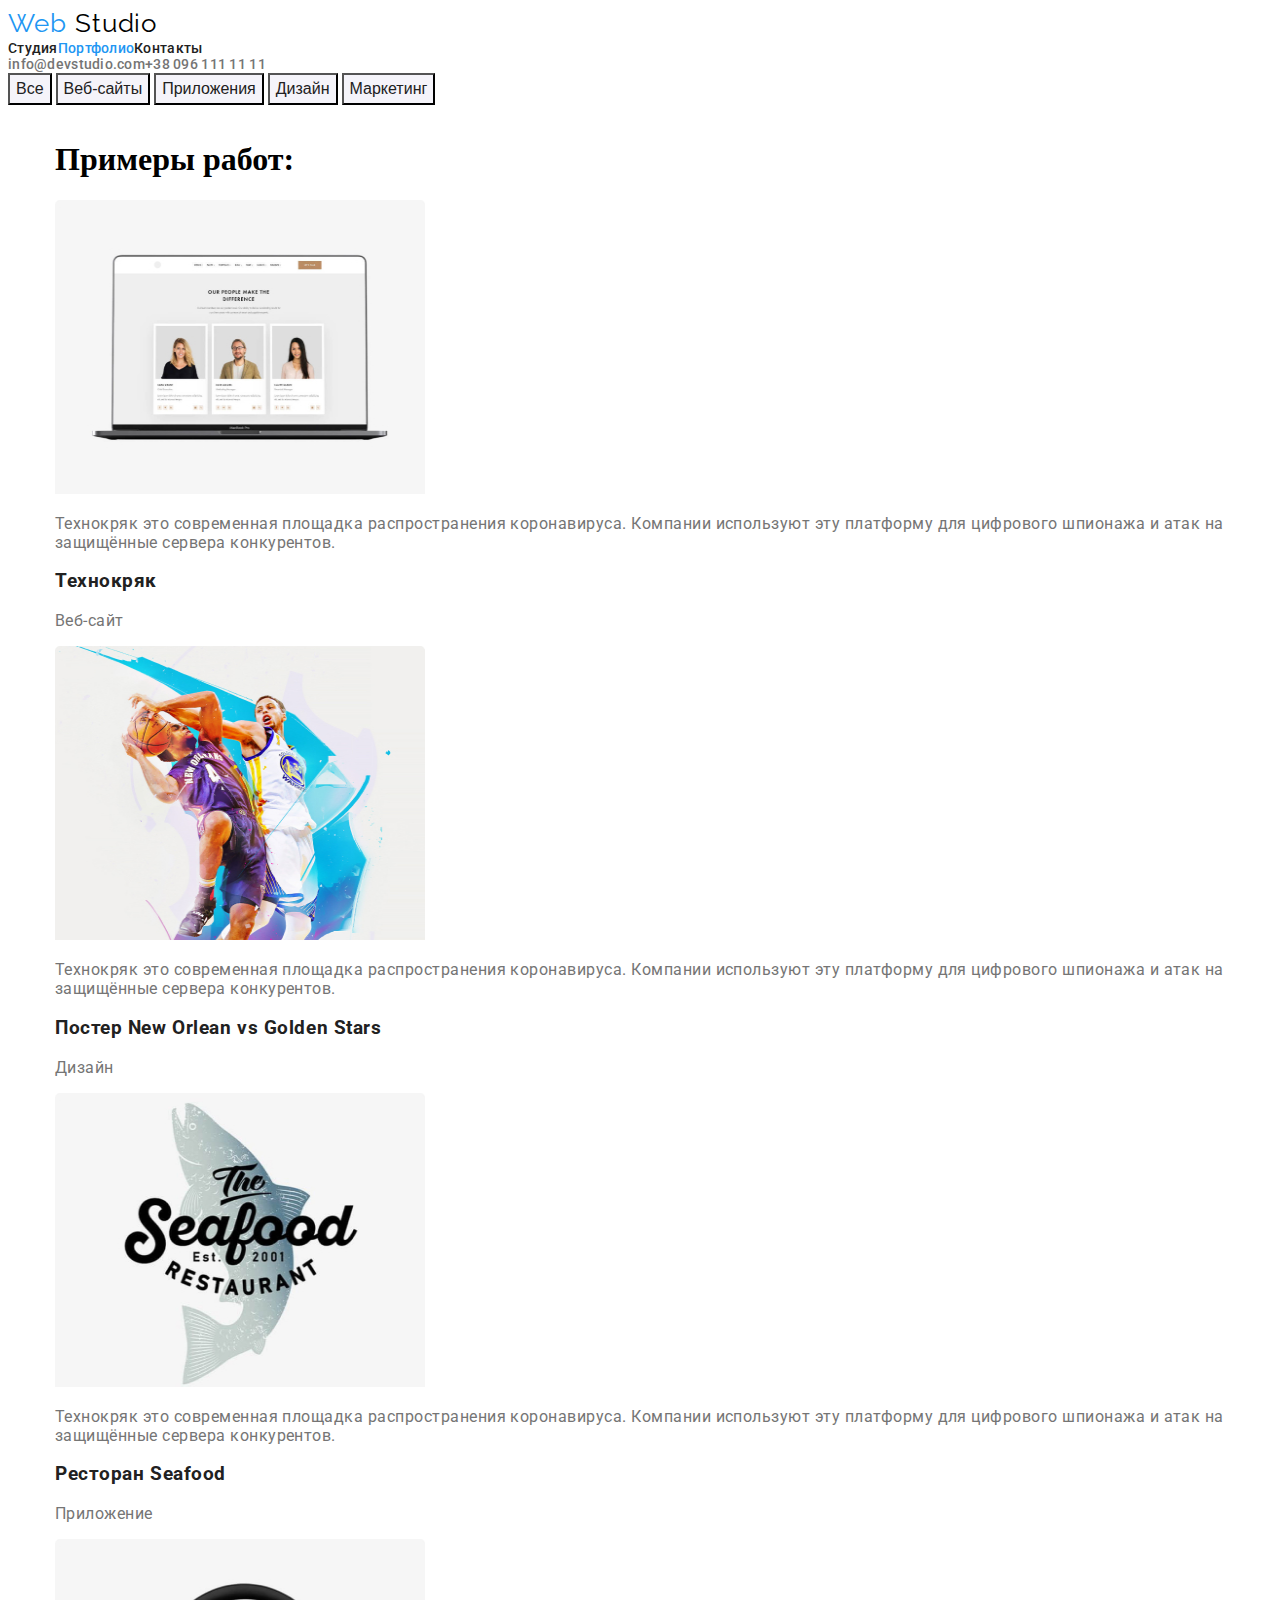
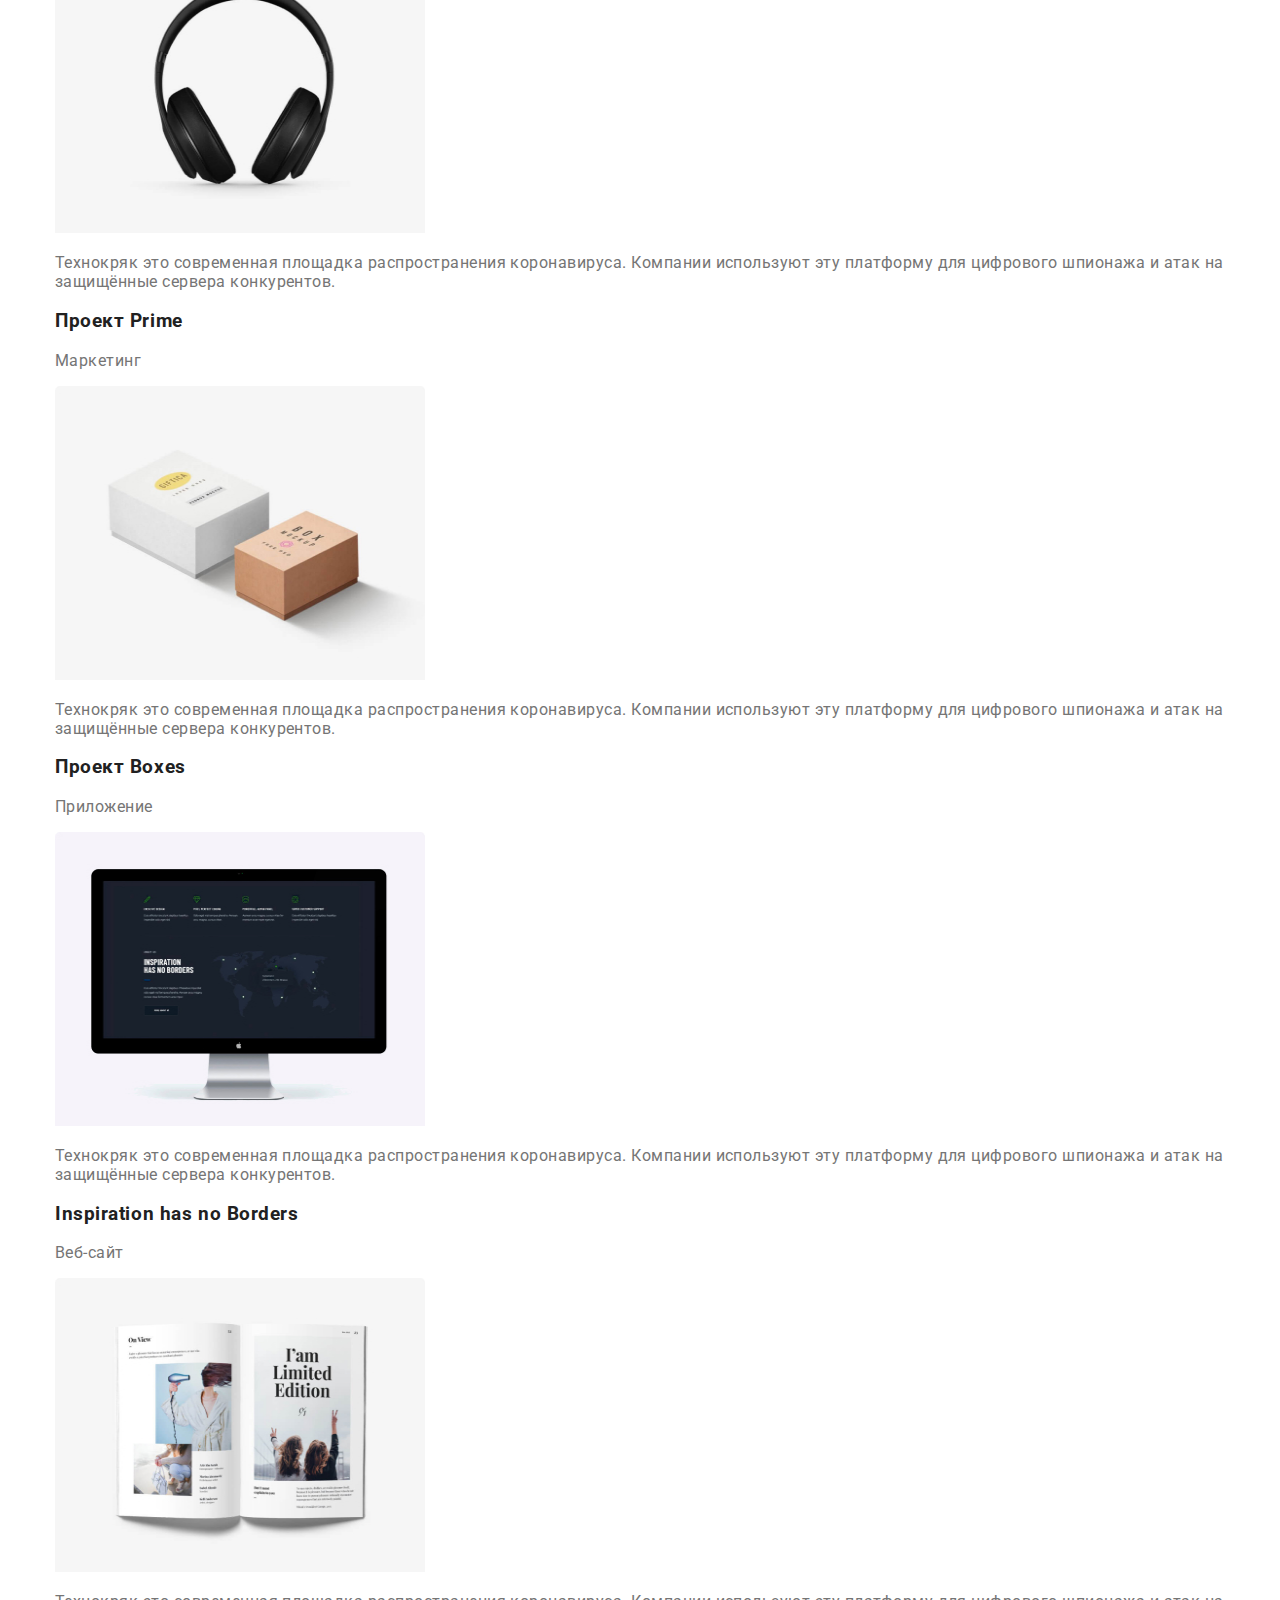
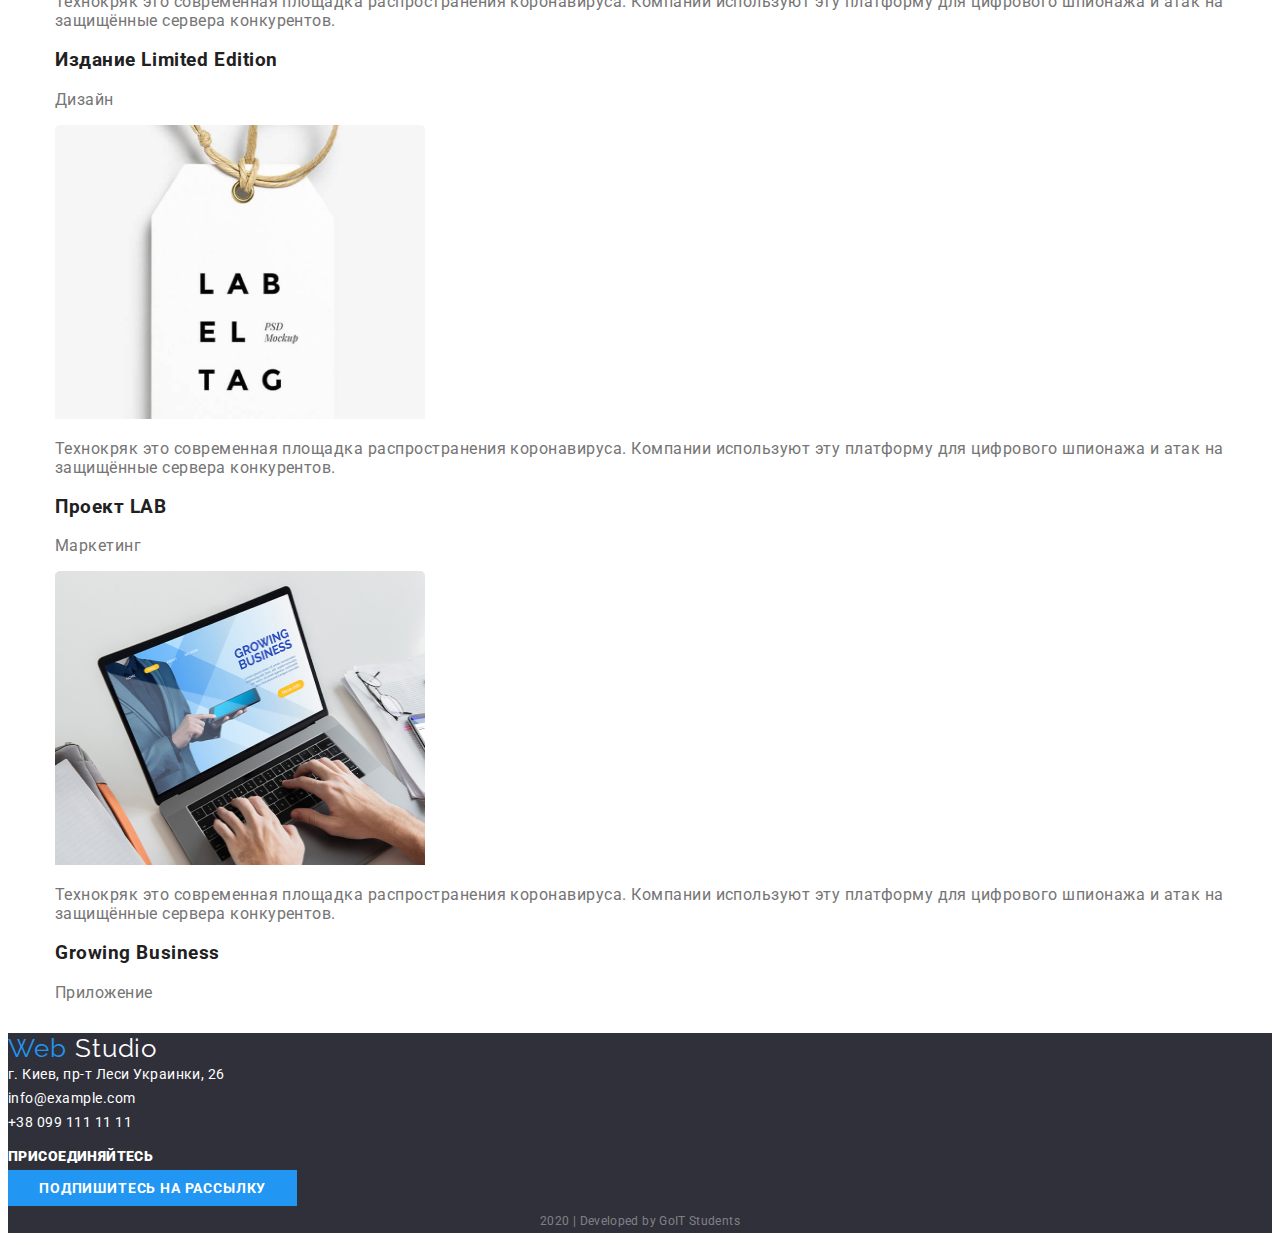
==== portfolio.html @ eb558d36 "Добавляет блоки" ====
<!DOCTYPE html>
<html lang="ru">
  <head>
    <meta charset="UTF-8" />
    <meta name="viewport" content="width=device-width, initial-scale=1.0" />
    <title>Portfolio</title>

    <link rel="stylesheet" href="./css/styles.css">

    <link href="https://fonts.googleapis.com/css2?family=Raleway:wght@700&family=Roboto:wght@400;500;700;900&display=swap" rel="stylesheet">  
  
  </head>
  <body>
   <header>
     <nav>
       <a href="./index.html"> 
        <span lang="en" class="logo">
          <div class="logo-left">
            Web 
          </div>
          <div class="logo-right">
            Studio</div>
          
        </span>
     </a>

     <ul class="site-nav list">
       <li><a href="./index.html" class="link">Студия</a></li> 
       <li><a href="./portfolio.html" class="link current">Портфолио</a></li>
       <li><a href="" class="link">Контакты</a></li>
      </ul>

     <ul class="auth-nav list"> 
       <li>info@devstudio.com</li>
       <li>+38 096 111 11 11</li>
     </ul>
    </nav>


   </header>

   <main>

<div>
  <button type="button" class="examples-button">Все</button>
  <button type="button" class="examples-button">Веб-сайты</button>
  <button type="button" class="examples-button">Приложения</button>
  <button type="button" class="examples-button">Дизайн</button>
  <button type="button" class="examples-button">Маркетинг</button>
</div>

     
  
<div class="container-potfolio">
  <section>
    <h1>Примеры работ:</h1>

    
    <ul class="product-photo">
      
     <li class="pruduct-item">
       <a href="">
        <img src="./images/tech-cr.jpg" alt="" width="370" height="294">
        <p>Технокряк это современная площадка распространения коронавируса. Компании используют эту платформу для цифрового шпионажа и атак на защищённые сервера конкурентов.</p>
        <h3>Технокряк</h3>
        <p>Веб-сайт</p>
       </a>
     </li>
     <li class="pruduct-item">
       <a href="">
          <img src="./images/poster.jpg" alt="" width="370" height="294">
        <p>Технокряк это современная площадка распространения коронавируса. Компании используют эту платформу для цифрового шпионажа и атак на защищённые сервера конкурентов.</p>
       <h3>Постер New Orlean vs Golden Stars</h3>
       <p>Дизайн</p>
      </a>
     </li>
     <li class="pruduct-item">
      <a href="">
         <img src="./images/seafood.jpg" alt="" width="370" height="294">
         <p>Технокряк это современная площадка распространения коронавируса. Компании используют эту платформу для цифрового шпионажа и атак на защищённые сервера конкурентов.</p>
       <h3>Ресторан Seafood</h3>
       <p>Приложение</p>
      </a>
     </li>
     <li class="pruduct-item">
      <a href="">
        <img src="./images/prime.jpg" alt="" width="370" height="294">
        <p>Технокряк это современная площадка распространения коронавируса. Компании используют эту платформу для цифрового шпионажа и атак на защищённые сервера конкурентов.</p>
       <h3>Проект Prime</h3>
       <p>Маркетинг</p>
      </a>
     </li>
     <li class="pruduct-item">
      <a href="">
        <img src="./images/boxes.jpg" alt="" width="370" height="294">
        <p>Технокряк это современная площадка распространения коронавируса. Компании используют эту платформу для цифрового шпионажа и атак на защищённые сервера конкурентов.</p>
        <h3>Проект Boxes</h3>
        <p>Приложение</p>
      </a>
      </li>
      <li class="pruduct-item">
        <a href="">
        <img src="./images/Inspiration.jpg" alt="" width="370" height="294">
        <p>Технокряк это современная площадка распространения коронавируса. Компании используют эту платформу для цифрового шпионажа и атак на защищённые сервера конкурентов.</p>
        <h3>Inspiration has no Borders</h3>
        <p>Веб-сайт</p>
      </a>
      </li>
      
      <li class="pruduct-item">
        <a href="">
        <img src="./images/Limited-Edition.jpg" alt="" width="370" height="294">
        <p>Технокряк это современная площадка распространения коронавируса. Компании используют эту платформу для цифрового шпионажа и атак на защищённые сервера конкурентов.</p>
        <h3>Издание Limited Edition</h3>
        <p>Дизайн</p>
      </a>
      </li>
      <li class="pruduct-item">
        <a href="">
        <img src="./images/lab.jpg" alt="" width="370" height="294">
        <p>Технокряк это современная площадка распространения коронавируса. Компании используют эту платформу для цифрового шпионажа и атак на защищённые сервера конкурентов.</p>
        <h3>Проект LAB</h3>
        <p>Маркетинг</p>
      </a>
      </li>
      <li class="pruduct-item">
        <a href="">
        <img src="./images/business.jpg" alt="" width="370" height="294">
        <p>Технокряк это современная площадка распространения коронавируса. Компании используют эту платформу для цифрового шпионажа и атак на защищённые сервера конкурентов.</p>
        <h3>Growing Business</h3>
        <p>Приложение</p>
      </a>
      </li>
    </ul>
  </section>
</div>

</main>

<footer class="footer">
  <a href="./index.html"> 
    <span lang="en" class="logo">
      <div class="logo-left">
        Web 
      </div>
      <div class="logo-right">
        Studio</div>
      
    </span>
 </a>

  <address>
    г. Киев, пр-т Леси Украинки, 26 <br>
    info@example.com <br>
    +38 099 111 11 11
   </address>

   <p> <b>присоединяйтесь</b></p>
   <ul  class="personal-links">
    <li><a href="" aria-label="Instagram"></a></li>
    <li><a href="" aria-label="Twitter"></a></li>
    <li><a href="" aria-label="Facebook"></a></li>
    <li><a href="" aria-label="LinkedIn"></a></li>
    </ul>

    <a href="" class="button">Подпишитесь на рассылку</a>

   <p class="developed"> 2020 | Developed by GoIT Students </p>


</footer>


</body>
</html>
---- css/styles.css ----
html {
    margin: 0;
    padding: 0;
    box-sizing: border-box;
} 
*, *::before, *::after {
    box-sizing: inherit;
} 


:root {
    --primary-text-color: #FFFFFF;
    --title-text-color-h: #212121;
    --title-text-color: #757575;
    --accent-color: #2196f3;
 }


header a {color: var(--title-text-color-h)}

.container {

width: 1200px;
padding: 32px 15px;
margin: 0;

outline: 2px tomato;
background-color: wheat;}



body p {
    background-color: var(--primary-text-color);
    color: var(--title-text-color);
    font-family: Roboto, sans-serif;
    letter-spacing: 0.03em;
    
}

body h2 {
       color: var(--title-text-color-h);
       font-family: Roboto, sans-serif;
       letter-spacing: 0.03em;
       font-weight: 900;
       font-size: 36px;
       line-height: 42px;
       text-align: center;
       
}

body h3 {
    color: var(--title-text-color-h);
    font-family: Roboto, sans-serif;
    letter-spacing: 0.03em;
}

h1 {
    /* display: inline-block;
    margin: 0 0 46px 0;
    padding: 200px 0px 0px 0px;
    width: 646px;
    height: 104px;

    font-family: Roboto, sans-serif;
    letter-spacing: 0.06em;
    text-transform: uppercase;
    font-size: 1.0em;
    font-weight: 900; */
}



ul {
    margin: 0;
    padding-left: 0;
    
    
    list-style: none;
    font-family: Roboto, sans-serif;
    letter-spacing: 0.03em;
}

a {
text-decoration: none;
}
.nav{
    display: flex;
    text-align: center;
    justify-content: space-between;
    align-content: center;
}


.logo {
    display: flex;
    font-family: Raleway, sans-serif;
    letter-spacing: 0.03em;
    font-weight: 400;
     font-size: 26px;

}

.logo-left {
    padding-right: 9px;
    color: var(--accent-color);
}

.logo-right {
        color: #000000;}

.site-nav  {
    display: flex;
    

}
 
.site-nav-item:not(:last-child) {
padding-right: 50px;
}
.site-nav .link {
     color: var(--title-text-color-h);
     letter-spacing: 0.02em;
     font-weight: 500;
     font-size: 14px;
     line-height: 1.14;
         }
.site-nav .link:hover {color: var(--accent-color);}
.site-nav .link:focus {color: var(--accent-color);}

.site-nav .link.current {color: var(--accent-color)}

.auth-nav{
    display: flex;

    color: var(--title-text-color);
    letter-spacing: 0.02em;
     font-weight: 500;
     font-size: 14px;
     line-height: 1.14;

     /* background-color: yellowgreen;
    outline: 2px red; */
}
.auth-nav-item:hover{color: var(--accent-color);}

.auth-nav-item:not(:last-child) {
    padding-right: 50px;
    }


.hero {
    
    margin: 0;
    width: 1600px;
    text-align: center;
    justify-content: space-between;
    align-content: center;
    align-self: center;

  color: var(--primary-text-color);
  background-color: green;
  font-family: Roboto, sans-serif;
  font-weight: 700;
  font-size: 44px;
  line-height: 1.36;
  letter-spacing: 0.06em;


}

.hero-title {
    
    margin: 0 0 46px 0;
    padding: 200px 0px 0px 0px;
    width: 646px;
    height: 104px;

    font-family: Roboto, sans-serif;
    letter-spacing: 0.06em;
    text-transform: uppercase;
    font-size: 1.0em;
    font-weight: 900;

    outline: 2px tomato;
    background-color: turquoise;

}


.button {
    width: 200px;
    height: 50px;
    padding: 10px 31px;

    text-align: center;
    justify-content: center;
    align-content: center;
    
    
color: var(--primary-text-color);
background-color: var(--accent-color);
font-weight: 700;
font-size: 16px;
line-height: 1.87;
letter-spacing: 0.06em;}


.examples-button{color: var(--title-text-color-h);
    background-color: #F5F4FA;
    font-weight: 500;
    font-size: 16px;
    line-height: 1.62em;
    text-align: center;
}
    
.examples-button:hover {color: var(--primary-text-color);
        background-color: var(--accent-color);}

.examples-button:focus {color: var(--primary-text-color);
            background-color: var(--accent-color);}

.features>h2 {
margin: 0px;
padding: 0px;
height: 0;
font-size: 0;
}            

.container-features {
display: flex;
margin: 0px;
padding: 0px;

width: 1200px;
padding: 32px 15px;
margin: 0;

outline: 2px tomato;
background-color: wheat;}
}


.feature-item {
    display: block;
    width: 270px;

    background-color: var(--primary-text-color);
    color: var(--title-text-color);
    font-family: Roboto, sans-serif;
    letter-spacing: 0.03em;

    outline: 2px teal;


}

.feature-item :not(:last-child) {
    margin-right: 30px;
}


.products h3 {
    background-color: rgba(47, 48, 58, 0.8);
    color: var(--primary-text-color);
    font-weight: 700;
    font-size: 14px;
    line-height: 1.14em;
    
}
.products {
    font-size: 14px;
    line-height: 1.71em;
    
}


.team {
    
    font-size: 16px;
    line-height: 1.19em;
    text-align: center;
   }

.team h2{
    font-weight: 500;
}


}
.personal-links {
    color: #AFB1B8;

}
.personal-links :hover, :focus{color: var(--accent-color)3;}

.container-potfolio {
    width: 1200px;
    padding: 15px;
    padding-right: 15px;
    margin-left: auto;
    margin-right: auto;
}

.product-photo {
display: flex;
flex-wrap: wrap;
}

.product-item {
    width: 370px;
    background-color: tomato;
}
.pr

.product-photo h3 {
    color: var(--title-text-color-h);
    font-weight: 700;
    font-size: 18px;
    line-height: 2em;
    letter-spacing: 0.06em;
}

.product-photo p3 {
    color: var(--title-text-color-h);
    font-weight: 400;
    font-size: 16px;
    line-height: 1.87em;
    letter-spacing: 0.03em;
}

.footer {
    background-color: #2F303A;
    color: var(--primary-text-color);
    font-family: Roboto, sans-serif;
    letter-spacing: 0.03em;
}
.footer .logo-right {
    color: var(--primary-text-color);
}
.footer a {color: var(--primary-text-color);}
.footer p {background-color: #2F303A;
           color: var(--primary-text-color);}
.footer address {
font-style: normal;
font-weight: normal;
font-size: 14px;
line-height: 1.71em;
}

.footer p {
font-weight: 700;
font-size: 14px;
line-height: 1.14em;
text-transform: uppercase;
}

.footer .button {
    font-weight: 700;
    font-size: 14px;
    line-height: 1.14em;
    text-transform: uppercase;   
}

p.developed {
color: rgba(255, 255, 255, 0.4);
font-weight: 400;
font-style: normal;
font-size: 12px;
line-height: 2em;
text-align: center;
text-transform: none;
}

/*синий*/
color: #2196F3
/*
основной цвет текста и заголовков черный #212121
color: #FFFFFF; белый

 основной цвет текста color: #757575;


background: #F5F4FA; беловатый
background: #AFB1B8; серый
*/
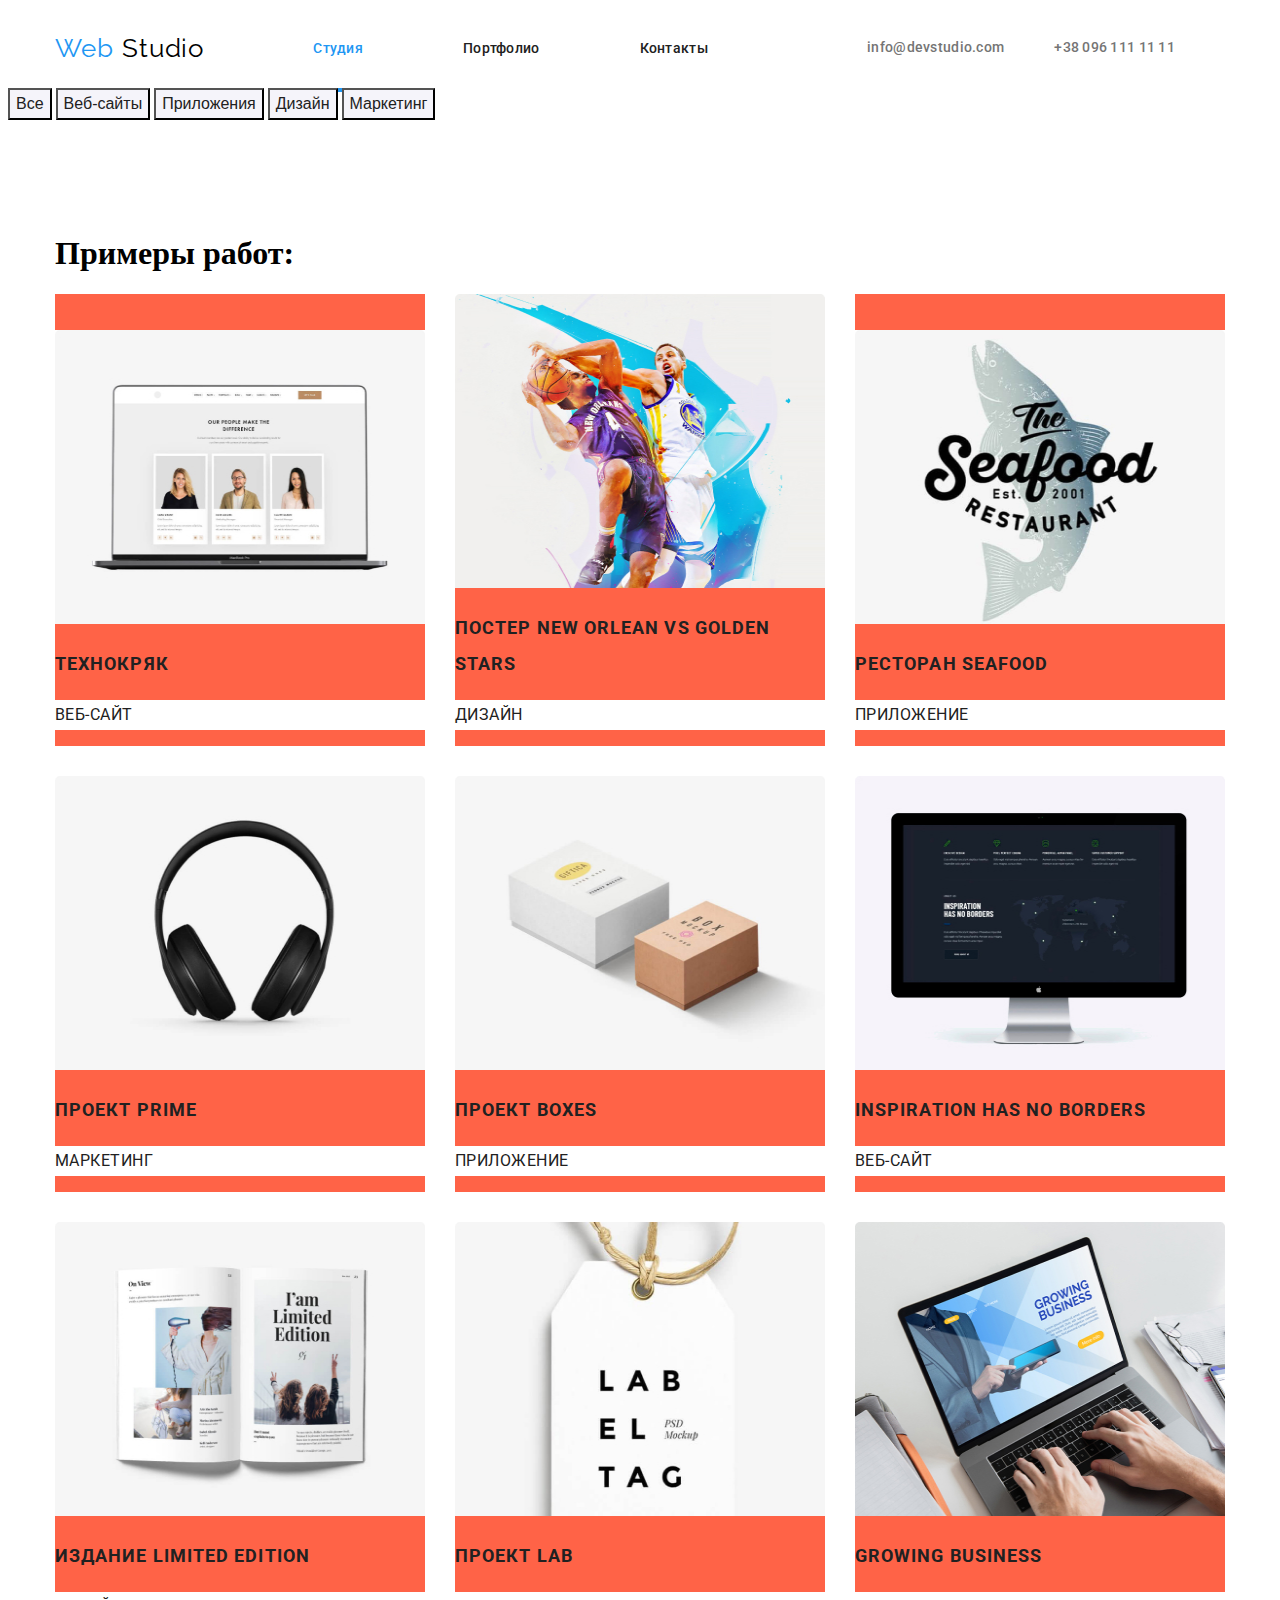
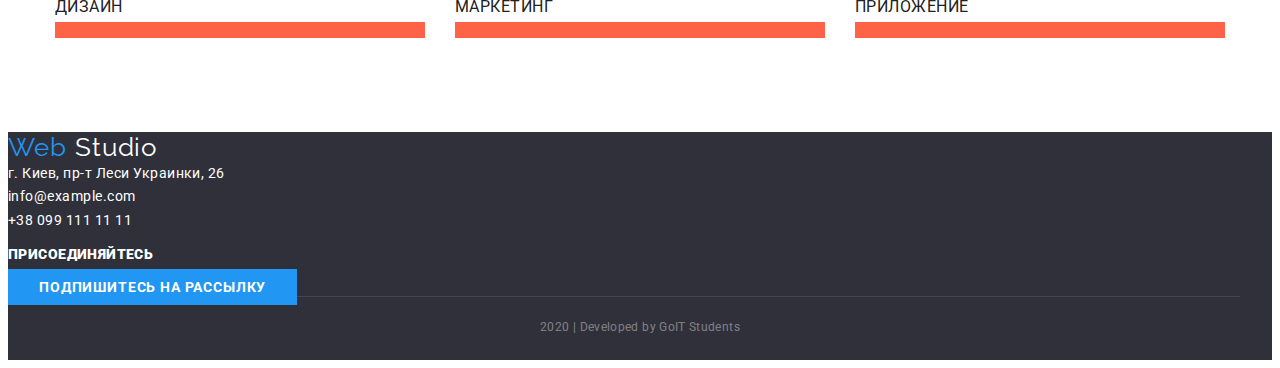
==== commit 3f878a84: "позиционирует контейнеры" ====
--- a/portfolio.html
+++ b/portfolio.html
@@ -11,33 +11,37 @@
   
   </head>
   <body>
-   <header>
-     <nav>
-       <a href="./index.html"> 
-        <span lang="en" class="logo">
-          <div class="logo-left">
-            Web 
-          </div>
-          <div class="logo-right">
-            Studio</div>
-          
-        </span>
-     </a>
+    <header>
 
-     <ul class="site-nav list">
-       <li><a href="./index.html" class="link">Студия</a></li> 
-       <li><a href="./portfolio.html" class="link current">Портфолио</a></li>
-       <li><a href="" class="link">Контакты</a></li>
-      </ul>
-
-     <ul class="auth-nav list"> 
-       <li>info@devstudio.com</li>
-       <li>+38 096 111 11 11</li>
-     </ul>
-    </nav>
-
-
-   </header>
+      <div class="container">
+       <nav class="nav">
+         <a href="./index.html"> 
+          <span lang="en" class="logo">
+            <div class="logo-left">
+              Web 
+            </div>
+            <div class="logo-right">
+              Studio</div>
+            
+          </span>
+       </a>
+  
+       <ul class="site-nav">
+         <li class="site-nav-item"><a href="./index.html" class="link current">Студия</a></li> 
+         <li class="site-nav-item"><a href="./portfolio.html" class="link">Портфолио</a></li>
+         <li class="site-nav-item"><a href="" class="link">Контакты</a></li>
+        </ul>
+  
+       <ul class="auth-nav"> 
+         <li class="auth-nav-item">info@devstudio.com</li>
+         <li class="auth-nav-item">+38 096 111 11 11</li>
+       </ul>
+      </nav>
+      </div>
+ 
+ 
+    </header>
+ 
 
    <main>
 
@@ -58,75 +62,75 @@
     
     <ul class="product-photo">
       
-     <li class="pruduct-item">
+     <li class="product-item">
        <a href="">
         <img src="./images/tech-cr.jpg" alt="" width="370" height="294">
-        <p>Технокряк это современная площадка распространения коронавируса. Компании используют эту платформу для цифрового шпионажа и атак на защищённые сервера конкурентов.</p>
+        <p class="descr-secondary">Технокряк это современная площадка распространения коронавируса. Компании используют эту платформу для цифрового шпионажа и атак на защищённые сервера конкурентов.</p>
         <h3>Технокряк</h3>
         <p>Веб-сайт</p>
        </a>
      </li>
-     <li class="pruduct-item">
+     <li class="product-item">
        <a href="">
           <img src="./images/poster.jpg" alt="" width="370" height="294">
-        <p>Технокряк это современная площадка распространения коронавируса. Компании используют эту платформу для цифрового шпионажа и атак на защищённые сервера конкурентов.</p>
+        <p class="descr-secondary">Технокряк это современная площадка распространения коронавируса. Компании используют эту платформу для цифрового шпионажа и атак на защищённые сервера конкурентов.</p>
        <h3>Постер New Orlean vs Golden Stars</h3>
        <p>Дизайн</p>
       </a>
      </li>
-     <li class="pruduct-item">
+     <li class="product-item">
       <a href="">
          <img src="./images/seafood.jpg" alt="" width="370" height="294">
-         <p>Технокряк это современная площадка распространения коронавируса. Компании используют эту платформу для цифрового шпионажа и атак на защищённые сервера конкурентов.</p>
+         <p class="descr-secondary">Технокряк это современная площадка распространения коронавируса. Компании используют эту платформу для цифрового шпионажа и атак на защищённые сервера конкурентов.</p>
        <h3>Ресторан Seafood</h3>
        <p>Приложение</p>
       </a>
      </li>
-     <li class="pruduct-item">
+     <li class="product-item">
       <a href="">
         <img src="./images/prime.jpg" alt="" width="370" height="294">
-        <p>Технокряк это современная площадка распространения коронавируса. Компании используют эту платформу для цифрового шпионажа и атак на защищённые сервера конкурентов.</p>
+        <p class="descr-secondary">Технокряк это современная площадка распространения коронавируса. Компании используют эту платформу для цифрового шпионажа и атак на защищённые сервера конкурентов.</p>
        <h3>Проект Prime</h3>
        <p>Маркетинг</p>
       </a>
      </li>
-     <li class="pruduct-item">
+     <li class="product-item">
       <a href="">
         <img src="./images/boxes.jpg" alt="" width="370" height="294">
-        <p>Технокряк это современная площадка распространения коронавируса. Компании используют эту платформу для цифрового шпионажа и атак на защищённые сервера конкурентов.</p>
+        <p class="descr-secondary">Технокряк это современная площадка распространения коронавируса. Компании используют эту платформу для цифрового шпионажа и атак на защищённые сервера конкурентов.</p>
         <h3>Проект Boxes</h3>
         <p>Приложение</p>
       </a>
       </li>
-      <li class="pruduct-item">
+      <li class="product-item">
         <a href="">
         <img src="./images/Inspiration.jpg" alt="" width="370" height="294">
-        <p>Технокряк это современная площадка распространения коронавируса. Компании используют эту платформу для цифрового шпионажа и атак на защищённые сервера конкурентов.</p>
+        <p class="descr-secondary">Технокряк это современная площадка распространения коронавируса. Компании используют эту платформу для цифрового шпионажа и атак на защищённые сервера конкурентов.</p>
         <h3>Inspiration has no Borders</h3>
         <p>Веб-сайт</p>
       </a>
       </li>
       
-      <li class="pruduct-item">
+      <li class="product-item">
         <a href="">
         <img src="./images/Limited-Edition.jpg" alt="" width="370" height="294">
-        <p>Технокряк это современная площадка распространения коронавируса. Компании используют эту платформу для цифрового шпионажа и атак на защищённые сервера конкурентов.</p>
+        <p class="descr-secondary">Технокряк это современная площадка распространения коронавируса. Компании используют эту платформу для цифрового шпионажа и атак на защищённые сервера конкурентов.</p>
         <h3>Издание Limited Edition</h3>
         <p>Дизайн</p>
       </a>
       </li>
-      <li class="pruduct-item">
+      <li class="product-item">
         <a href="">
         <img src="./images/lab.jpg" alt="" width="370" height="294">
-        <p>Технокряк это современная площадка распространения коронавируса. Компании используют эту платформу для цифрового шпионажа и атак на защищённые сервера конкурентов.</p>
+        <p class="descr-secondary">Технокряк это современная площадка распространения коронавируса. Компании используют эту платформу для цифрового шпионажа и атак на защищённые сервера конкурентов.</p>
         <h3>Проект LAB</h3>
         <p>Маркетинг</p>
       </a>
       </li>
-      <li class="pruduct-item">
+      <li class="product-item">
         <a href="">
         <img src="./images/business.jpg" alt="" width="370" height="294">
-        <p>Технокряк это современная площадка распространения коронавируса. Компании используют эту платформу для цифрового шпионажа и атак на защищённые сервера конкурентов.</p>
+        <p class="descr-secondary">Технокряк это современная площадка распространения коронавируса. Компании используют эту платформу для цифрового шпионажа и атак на защищённые сервера конкурентов.</p>
         <h3>Growing Business</h3>
         <p>Приложение</p>
       </a>
@@ -138,7 +142,8 @@
 </main>
 
 <footer class="footer">
-  <a href="./index.html"> 
+  <div class="container-footer">
+  <a class="footer-part" href="./index.html"> 
     <span lang="en" class="logo">
       <div class="logo-left">
         Web 
@@ -155,7 +160,7 @@
     +38 099 111 11 11
    </address>
 
-   <p> <b>присоединяйтесь</b></p>
+   <p class="footer-part"> <b>присоединяйтесь</b></p>
    <ul  class="personal-links">
     <li><a href="" aria-label="Instagram"></a></li>
     <li><a href="" aria-label="Twitter"></a></li>
@@ -164,8 +169,8 @@
     </ul>
 
     <a href="" class="button">Подпишитесь на рассылку</a>
-
-   <p class="developed"> 2020 | Developed by GoIT Students </p>
+  </div>
+   <p class="developed container"> 2020 | Developed by GoIT Students </p>
 
 
 </footer>
--- a/css/styles.css
+++ b/css/styles.css
@@ -20,14 +20,19 @@
 
 .container {
 
-width: 1200px;
-padding: 32px 15px;
-margin: 0;
-
-outline: 2px tomato;
-background-color: wheat;}
-
-
+    width: 1200px;
+    padding: 0 15px;
+    margin: 0 auto;
+
+
+
+
+}
+
+section {
+    padding-top: 94px;
+    padding-bottom: 94px;
+}
 
 body p {
     background-color: var(--primary-text-color);
@@ -88,11 +93,14 @@
     text-align: center;
     justify-content: space-between;
     align-content: center;
+    align-items: center;
 }
 
 
 .logo {
     display: flex;
+    
+
     font-family: Raleway, sans-serif;
     letter-spacing: 0.03em;
     font-weight: 400;
@@ -110,14 +118,26 @@
 
 .site-nav  {
     display: flex;
-    
-
-}
+    align-items: center;
+    
+}
+
+
+    site-nav-item > a { 
+        display: block; 
+        
+    
+    }
+    
+
+
  
 .site-nav-item:not(:last-child) {
 padding-right: 50px;
 }
 .site-nav .link {
+     padding: 32px 25px;
+
      color: var(--title-text-color-h);
      letter-spacing: 0.02em;
      font-weight: 500;
@@ -127,10 +147,20 @@
 .site-nav .link:hover {color: var(--accent-color);}
 .site-nav .link:focus {color: var(--accent-color);}
 
-.site-nav .link.current {color: var(--accent-color)}
+.site-nav .link.current {
+    color: var(--accent-color);
+    
+    padding: 32px 25px;
+    border-bottom: 4px solid var(--accent-color);
+    
+
+}
 
 .auth-nav{
     display: flex;
+    align-items: center;
+    padding: 32px 50px;
+
 
     color: var(--title-text-color);
     letter-spacing: 0.02em;
@@ -150,12 +180,9 @@
 
 .hero {
     
-    margin: 0;
-    width: 1600px;
+    padding: 200 px 0px 210px 0px;
     text-align: center;
-    justify-content: space-between;
-    align-content: center;
-    align-self: center;
+    
 
   color: var(--primary-text-color);
   background-color: green;
@@ -170,10 +197,10 @@
 
 .hero-title {
     
-    margin: 0 0 46px 0;
-    padding: 200px 0px 0px 0px;
+    margin: 0 auto 46px auto;
+    
     width: 646px;
-    height: 104px;
+    
 
     font-family: Roboto, sans-serif;
     letter-spacing: 0.06em;
@@ -181,7 +208,7 @@
     font-size: 1.0em;
     font-weight: 900;
 
-    outline: 2px tomato;
+    outline: 2px solid tomato;
     background-color: turquoise;
 
 }
@@ -219,6 +246,20 @@
 .examples-button:focus {color: var(--primary-text-color);
             background-color: var(--accent-color);}
 
+
+ /*features*/
+
+.features{
+    margin: 0 auto;
+}
+
+.feature-icon{
+    width: 270px;
+    height: 120px;
+
+    background-color: var(--accent-color);
+}
+
 .features>h2 {
 margin: 0px;
 padding: 0px;
@@ -226,16 +267,17 @@
 font-size: 0;
 }            
 
+
 .container-features {
 display: flex;
-margin: 0px;
+margin: 0px auto;
 padding: 0px;
 
 width: 1200px;
-padding: 32px 15px;
-margin: 0;
-
-outline: 2px tomato;
+padding: 32px 15px 0px 15px;
+
+
+outline: 2px solid tomato;
 background-color: wheat;}
 }
 
@@ -243,28 +285,80 @@
 .feature-item {
     display: block;
     width: 270px;
+    
 
     background-color: var(--primary-text-color);
     color: var(--title-text-color);
     font-family: Roboto, sans-serif;
     letter-spacing: 0.03em;
 
-    outline: 2px teal;
-
-
-}
-
-.feature-item :not(:last-child) {
+    outline: 2px solid teal;
+
+
+}
+
+.feature-item:not(:last-child) {
     margin-right: 30px;
 }
 
-
+}
+.features h3 {
+    margin-top: 30px;
+    margin-bottom: 10px;
+    padding: 0;
+    
+}
+
+.features p {
+    width: 270;
+}
+/* products */
+
+.container-products {
+    display: flex;
+    margin: 0px auto;
+    padding: 0px;
+    align-items: center;
+    justify-content: center;
+    
+    width: 1200px;
+    padding: 32px 15px 0px 15px;
+    
+    
+    outline: 2px solid tomato;
+    background-color: lavender;
+
+    
+    
+
+}
+ 
+/*     
+    .products h2 {
+        margin-top: 94px;
+        margin-bottom: 50px;
+    }
+             */
+
+    
 .products h3 {
+    display: block;
+    width: 370px;
+    height: 70px;
+    margin-top: 0;
+    margin-bottom: 0;
+    text-align: center;
+    padding-top: 27px;
+    padding-bottom: 27px;
+    
+
+
     background-color: rgba(47, 48, 58, 0.8);
     color: var(--primary-text-color);
-    font-weight: 700;
+    font-weight: 900;
     font-size: 14px;
     line-height: 1.14em;
+    text-transform: uppercase;
     
 }
 .products {
@@ -273,16 +367,58 @@
     
 }
 
+.product-item{
+    display: flex;
+    flex-direction: column-reverse;
+}
+
+ /*team*/
+
+ .container-team {
+    display: flex;
+    margin: 0px auto;
+    padding: 0px;
+    align-items: center;
+    justify-content: center;
+    
+    width: 1200px;
+    padding: 32px 15px 94px 15px;
+    
+    
+    outline: 2px solid tomato;
+    background-color: teal;
+
+    
+    
+
+}
 
 .team {
+   
+    padding-right: 30px;
+    
+
+    /* width: 270px;
+    height: 422px; */
     
     font-size: 16px;
     line-height: 1.19em;
     text-align: center;
    }
 
+   .team:nth-last-child {
+       padding-right: 0;
+
+   }
+   
+
+
 .team h2{
+    
+    padding-bottom: 50px;
+
     font-weight: 500;
+
 }
 
 
@@ -293,12 +429,33 @@
 }
 .personal-links :hover, :focus{color: var(--accent-color)3;}
 
+/*clients*/
+
+.container-clients {
+    display: flex;
+    margin: 0px auto;
+    padding: 0px;
+    align-items: center;
+    justify-content: center;
+    
+    width: 1200px;
+    padding: 32px 15px 0px 15px;
+    
+    
+    outline: 2px solid tomato;
+    background-color: lavender;
+
+    
+    
+
+}
+
+/*portfolio*/
 .container-potfolio {
     width: 1200px;
-    padding: 15px;
-    padding-right: 15px;
-    margin-left: auto;
-    margin-right: auto;
+    padding: 0 15px;
+    margin: 0 auto;
+
 }
 
 .product-photo {
@@ -308,9 +465,24 @@
 
 .product-item {
     width: 370px;
+    margin-right: 30px;
+    margin-bottom: 30px;
+
+    text-transform: uppercase;
+
+
+
     background-color: tomato;
 }
-.pr
+
+.product-item:nth-child(3n) {
+    margin-right: 0px;
+}
+
+.product-item:nth-last-child(-n + 3) {
+    margin-bottom: 0px;
+}
+
 
 .product-photo h3 {
     color: var(--title-text-color-h);
@@ -318,14 +490,24 @@
     font-size: 18px;
     line-height: 2em;
     letter-spacing: 0.06em;
-}
-
-.product-photo p3 {
+
+}
+
+.product-photo p {
     color: var(--title-text-color-h);
     font-weight: 400;
     font-size: 16px;
     line-height: 1.87em;
     letter-spacing: 0.03em;
+}
+.descr-secondary{
+    display: none;
+}
+
+/*footer*/
+
+.container-features{
+    display: flex;
 }
 
 .footer {
@@ -362,6 +544,10 @@
 }
 
 p.developed {
+padding-top: 18px;
+padding-bottom: 21px;
+border-top: 1px solid rgba(255, 255, 255, 0.1);
+
 color: rgba(255, 255, 255, 0.4);
 font-weight: 400;
 font-style: normal;
@@ -371,6 +557,10 @@
 text-transform: none;
 }
 
+.developed {
+    width: 1200px;
+}
+
 /*синий*/
 color: #2196F3
 /*
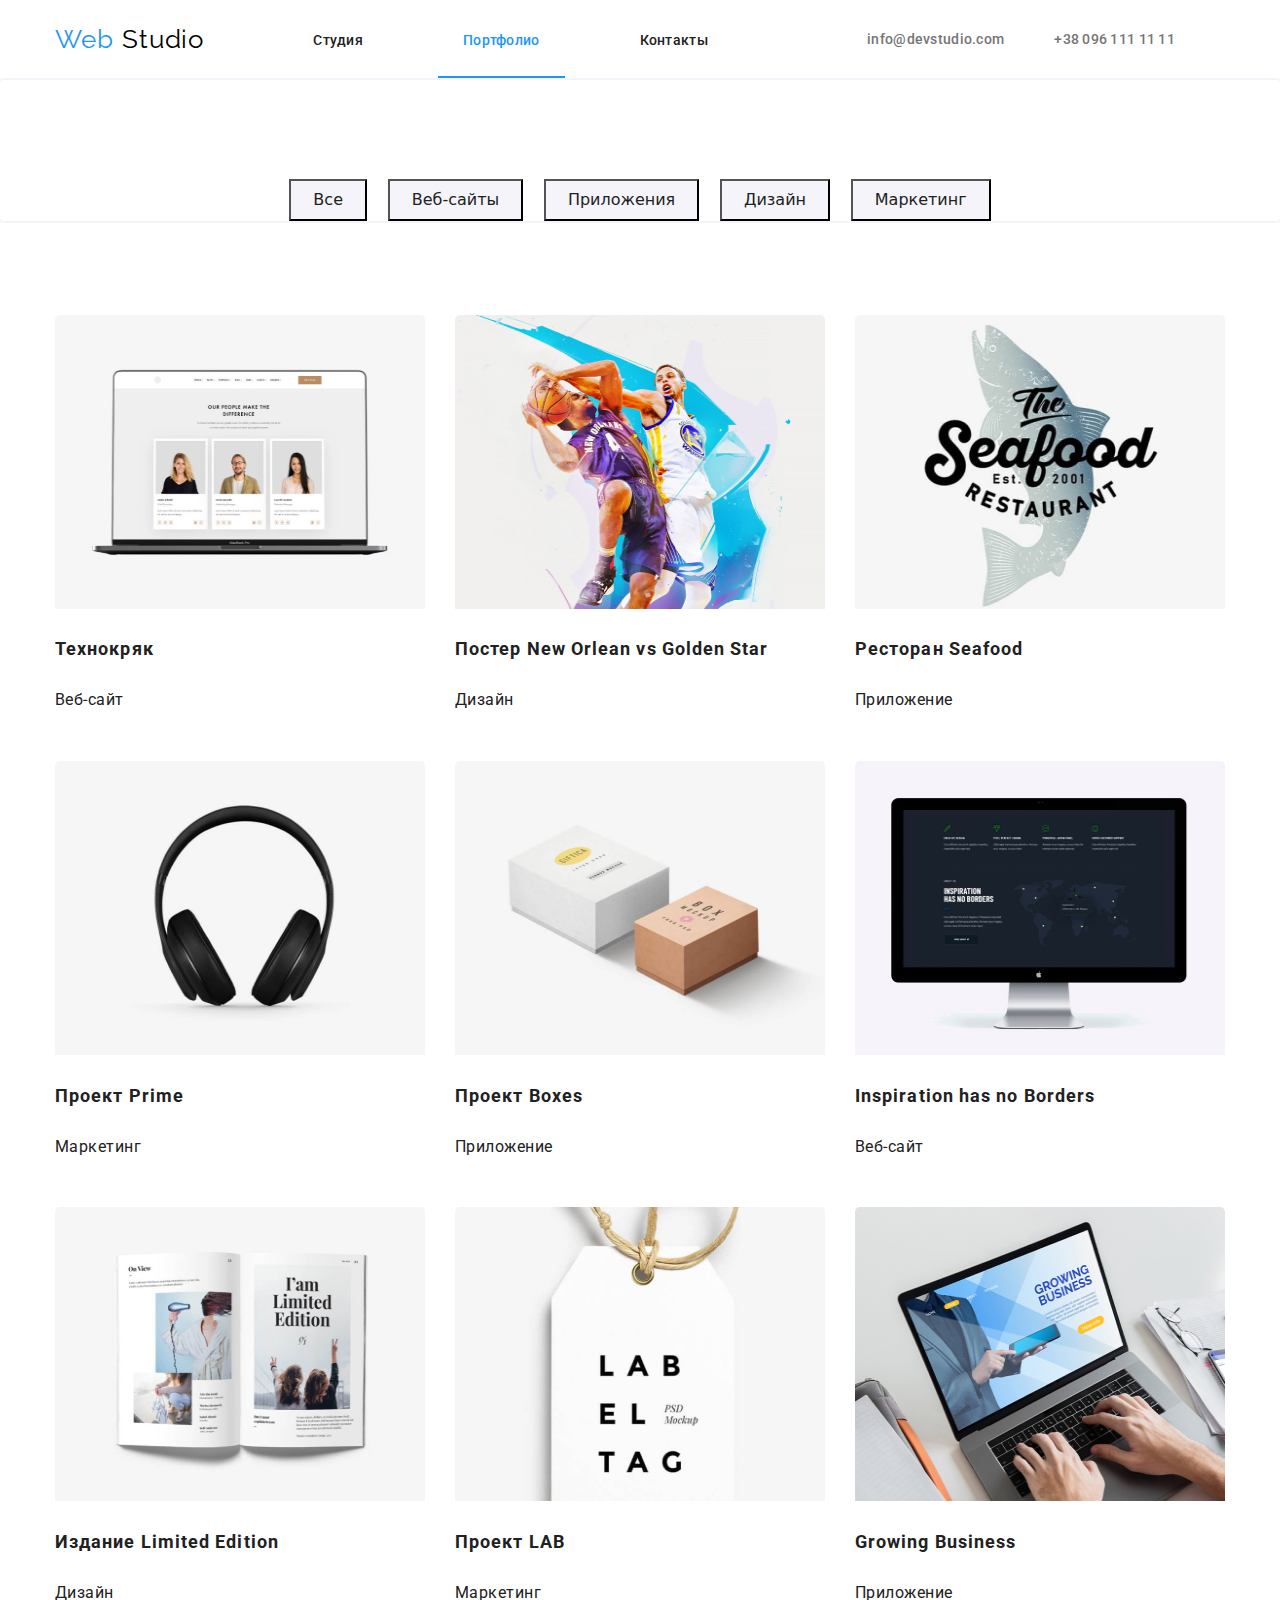
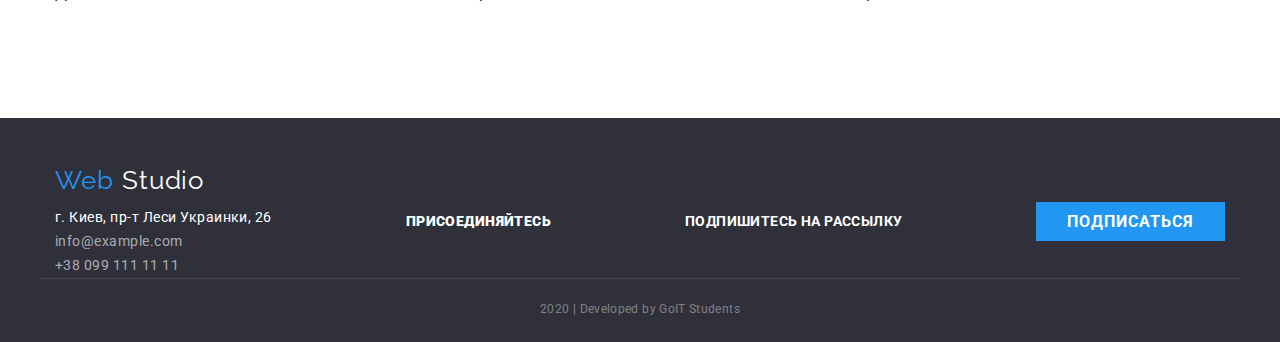
==== commit 9a30d5cb: "позиционирование" ====
--- a/portfolio.html
+++ b/portfolio.html
@@ -5,47 +5,49 @@
     <meta name="viewport" content="width=device-width, initial-scale=1.0" />
     <title>Portfolio</title>
 
+    
+    <link href="https://fonts.googleapis.com/css2?family=Raleway:wght@700&family=Roboto:wght@400;500;700;900&display=swap" rel="stylesheet">  
+    <link rel="stylesheet" href="https://cdnjs.cloudflare.com/ajax/libs/modern-normalize/0.6.0/modern-normalize.min.css">
+    
     <link rel="stylesheet" href="./css/styles.css">
 
-    <link href="https://fonts.googleapis.com/css2?family=Raleway:wght@700&family=Roboto:wght@400;500;700;900&display=swap" rel="stylesheet">  
-  
   </head>
   <body>
-    <header>
-
-      <div class="container">
-       <nav class="nav">
-         <a href="./index.html"> 
-          <span lang="en" class="logo">
-            <div class="logo-left">
-              Web 
-            </div>
-            <div class="logo-right">
-              Studio</div>
-            
-          </span>
-       </a>
-  
-       <ul class="site-nav">
-         <li class="site-nav-item"><a href="./index.html" class="link current">Студия</a></li> 
-         <li class="site-nav-item"><a href="./portfolio.html" class="link">Портфолио</a></li>
-         <li class="site-nav-item"><a href="" class="link">Контакты</a></li>
-        </ul>
-  
-       <ul class="auth-nav"> 
-         <li class="auth-nav-item">info@devstudio.com</li>
-         <li class="auth-nav-item">+38 096 111 11 11</li>
+   <header>
+
+     <div class="container">
+      <nav class="nav">
+        <a class="nav-footer" href="./index.html"> 
+         <span lang="en" class="logo">
+           <div class="logo-left">
+             Web 
+           </div>
+           <div class="logo-right">
+             Studio</div>
+           
+         </span>
+      </a>
+ 
+      <ul class="site-nav">
+        <li class="site-nav-item"><a href="./index.html" class="link">Студия</a></li> 
+        <li class="site-nav-item"><a href="./portfolio.html" class="link current">Портфолио</a></li>
+        <li class="site-nav-item"><a href="" class="link">Контакты</a></li>
        </ul>
-      </nav>
-      </div>
  
- 
-    </header>
- 
+      <ul class="auth-nav"> 
+        <li class="auth-nav-item">info@devstudio.com</li>
+        <li class="auth-nav-item">+38 096 111 11 11</li>
+      </ul>
+     </nav>
+     </div>
+
+
+   </header>
+
 
    <main>
 
-<div>
+<div class="filter-button">
   <button type="button" class="examples-button">Все</button>
   <button type="button" class="examples-button">Веб-сайты</button>
   <button type="button" class="examples-button">Приложения</button>
@@ -57,7 +59,7 @@
   
 <div class="container-potfolio">
   <section>
-    <h1>Примеры работ:</h1>
+    <h1 class="hidden">Примеры работ:</h1>
 
     
     <ul class="product-photo">
@@ -74,7 +76,7 @@
        <a href="">
           <img src="./images/poster.jpg" alt="" width="370" height="294">
         <p class="descr-secondary">Технокряк это современная площадка распространения коронавируса. Компании используют эту платформу для цифрового шпионажа и атак на защищённые сервера конкурентов.</p>
-       <h3>Постер New Orlean vs Golden Stars</h3>
+       <h3>Постер New Orlean vs Golden Star</h3>
        <p>Дизайн</p>
       </a>
      </li>
@@ -142,39 +144,61 @@
 </main>
 
 <footer class="footer">
+
   <div class="container-footer">
-  <a class="footer-part" href="./index.html"> 
-    <span lang="en" class="logo">
-      <div class="logo-left">
-        Web 
-      </div>
-      <div class="logo-right">
-        Studio</div>
-      
-    </span>
- </a>
-
-  <address>
-    г. Киев, пр-т Леси Украинки, 26 <br>
-    info@example.com <br>
-    +38 099 111 11 11
-   </address>
-
-   <p class="footer-part"> <b>присоединяйтесь</b></p>
-   <ul  class="personal-links">
-    <li><a href="" aria-label="Instagram"></a></li>
-    <li><a href="" aria-label="Twitter"></a></li>
-    <li><a href="" aria-label="Facebook"></a></li>
-    <li><a href="" aria-label="LinkedIn"></a></li>
-    </ul>
-
-    <a href="" class="button">Подпишитесь на рассылку</a>
-  </div>
-   <p class="developed container"> 2020 | Developed by GoIT Students </p>
-
-
-</footer>
-
-
-</body>
-</html>
+  <div auth-footer>
+      <a href="./index.html"> 
+        <span lang="en" class="logo">
+          <div class="logo-left">
+            Web 
+          </div>
+          <div class="logo-right">
+            Studio</div>
+          
+        </span>
+     </a>
+  
+      <address>
+        г. Киев, пр-т Леси Украинки, 26 <br>
+        <div class="mail">
+        info@example.com <br>
+        +38 099 111 11 11
+      </div>
+       </address>
+  
+      </div>
+  
+  
+      <div class="social">
+  
+       <p> <b>присоединяйтесь</b></p>
+       <ul  class="personal-links">
+        <li><a href="" aria-label="Instagram"></a></li>
+        <li><a href="" aria-label="Twitter"></a></li>
+        <li><a href="" aria-label="Facebook"></a></li>
+        <li><a href="" aria-label="LinkedIn"></a></li>
+        </ul>
+      </div>
+  
+      <div class="follow-next">
+        <p>Подпишитесь на рассылку</p>
+    
+      </div>
+  
+  <div class="follow">
+        <a href="" class="button">Подписаться</a>
+  
+      </div>
+  
+  
+    </div>
+  
+       <p class="developed"> 2020 | Developed by GoIT Students </p>
+  
+  
+    </footer>
+  
+  
+    </body>
+  </html>
+  --- a/css/styles.css
+++ b/css/styles.css
@@ -23,7 +23,7 @@
     width: 1200px;
     padding: 0 15px;
     margin: 0 auto;
-
+    
 
 
 
@@ -58,9 +58,9 @@
     font-family: Roboto, sans-serif;
     letter-spacing: 0.03em;
 }
-
+/* 
 h1 {
-    /* display: inline-block;
+    display: inline-block;
     margin: 0 0 46px 0;
     padding: 200px 0px 0px 0px;
     width: 646px;
@@ -70,8 +70,8 @@
     letter-spacing: 0.06em;
     text-transform: uppercase;
     font-size: 1.0em;
-    font-weight: 900; */
-}
+    font-weight: 900;
+} */
 
 
 
@@ -94,6 +94,8 @@
     justify-content: space-between;
     align-content: center;
     align-items: center;
+
+    
 }
 
 
@@ -150,7 +152,7 @@
 .site-nav .link.current {
     color: var(--accent-color);
     
-    padding: 32px 25px;
+    padding: 32px 25px 28px 25px;
     border-bottom: 4px solid var(--accent-color);
     
 
@@ -208,8 +210,7 @@
     font-size: 1.0em;
     font-weight: 900;
 
-    outline: 2px solid tomato;
-    background-color: turquoise;
+    
 
 }
 
@@ -277,8 +278,6 @@
 padding: 32px 15px 0px 15px;
 
 
-outline: 2px solid tomato;
-background-color: wheat;}
 }
 
 
@@ -292,7 +291,7 @@
     font-family: Roboto, sans-serif;
     letter-spacing: 0.03em;
 
-    outline: 2px solid teal;
+    
 
 
 }
@@ -301,7 +300,7 @@
     margin-right: 30px;
 }
 
-}
+
 .features h3 {
     margin-top: 30px;
     margin-bottom: 10px;
@@ -325,8 +324,6 @@
     padding: 32px 15px 0px 15px;
     
     
-    outline: 2px solid tomato;
-    background-color: lavender;
 
     
     
@@ -385,18 +382,19 @@
     padding: 32px 15px 94px 15px;
     
     
-    outline: 2px solid tomato;
-    background-color: teal;
-
-    
-    
-
+    
+}
+
+.team-section {
+    background-color: #F5F4FA;
 }
 
 .team {
    
-    padding-right: 30px;
-    
+    margin-right: 30px;
+    
+    box-shadow: 0px 2px 1px rgba(0, 0, 0, 0.2), 0px 1px 1px rgba(0, 0, 0, 0.14), 0px 1px 3px rgba(0, 0, 0, 0.12);
+    border-radius: 4px;
 
     /* width: 270px;
     height: 422px; */
@@ -406,8 +404,18 @@
     text-align: center;
    }
 
+   .team-descrption {
+       background-color: var(--primary-text-color);
+
+    
+   }
+/* 
+   .photo {
+       display: block;
+   }
+    */
    .team:nth-last-child {
-       padding-right: 0;
+       margin-right: 0;
 
    }
    
@@ -417,12 +425,23 @@
     
     padding-bottom: 50px;
 
+    
+
+}
+
+.team h3 {
+    margin: 0;
     font-weight: 500;
-
-}
-
-
-}
+    font-size: 16px;
+    line-height: 1.19;
+}
+
+
+
+.team p {
+    margin: 0;
+}
+
 .personal-links {
     color: #AFB1B8;
 
@@ -431,24 +450,43 @@
 
 /*clients*/
 
-.container-clients {
+
+
+.clients {
     display: flex;
     margin: 0px auto;
-    padding: 0px;
-    align-items: center;
-    justify-content: center;
+    padding: 94px 0;
+    align-items: center;
+    justify-content: space-between;
+
     
     width: 1200px;
     padding: 32px 15px 0px 15px;
     
     
-    outline: 2px solid tomato;
-    background-color: lavender;
-
-    
-    
-
-}
+    
+
+    }
+
+    .client {
+        width: 170px;
+        height: 90px;
+        align-items: center;
+        justify-content: center;
+        text-align: center;
+        padding: 20px;
+        
+
+        border: 1px solid #AFB1B8;
+        border-radius: 4px;
+
+    }
+
+
+    .container-clients > h2 {
+        margin: 0;
+    }
+
 
 /*portfolio*/
 .container-potfolio {
@@ -457,6 +495,34 @@
     margin: 0 auto;
 
 }
+.filter-button {
+    display: flex;
+    text-align: center;
+    justify-content: space-around;
+    align-content: center;
+    align-items: center;
+    
+
+    padding: 99px 279px 0px 279px;
+    border-radius: 4px;
+    border: #F5F4FA;
+    outline: 2px solid #F5F4FA;
+
+    
+}
+
+.examples-button {
+padding: 6px 22px;
+background-color: #F5F4FA;
+
+font-weight: 500;
+font-size: 16px;
+line-height: 1.62
+}
+.hidden {
+    margin: 0px;
+    height: 0;
+}
 
 .product-photo {
 display: flex;
@@ -468,11 +534,9 @@
     margin-right: 30px;
     margin-bottom: 30px;
 
-    text-transform: uppercase;
-
-
-
-    background-color: tomato;
+    
+
+
 }
 
 .product-item:nth-child(3n) {
@@ -506,11 +570,22 @@
 
 /*footer*/
 
-.container-features{
-    display: flex;
+.container-footer{
+    display: flex;
+    margin: 0px auto;
+    padding: 0px;
+    align-items: center;
+    justify-content: space-between;
+    
+    width: 1200px;
+    padding: 0 15px;
+    margin: 0 auto;
 }
 
 .footer {
+    padding-top: 48px;
+    
+
     background-color: #2F303A;
     color: var(--primary-text-color);
     font-family: Roboto, sans-serif;
@@ -523,11 +598,14 @@
 .footer p {background-color: #2F303A;
            color: var(--primary-text-color);}
 .footer address {
+    padding-top: 10px;
 font-style: normal;
 font-weight: normal;
 font-size: 14px;
 line-height: 1.71em;
 }
+
+.mail {color: rgba(255, 255, 255, 0.6)}
 
 .footer p {
 font-weight: 700;
@@ -538,8 +616,8 @@
 
 .footer .button {
     font-weight: 700;
-    font-size: 14px;
-    line-height: 1.14em;
+    font-size: 16px;
+    line-height: 1.87em;
     text-transform: uppercase;   
 }
 
@@ -559,10 +637,11 @@
 
 .developed {
     width: 1200px;
+    margin: 0px auto;
 }
 
 /*синий*/
-color: #2196F3
+/* color #2196F3 */
 /*
 основной цвет текста и заголовков черный #212121
 color: #FFFFFF; белый
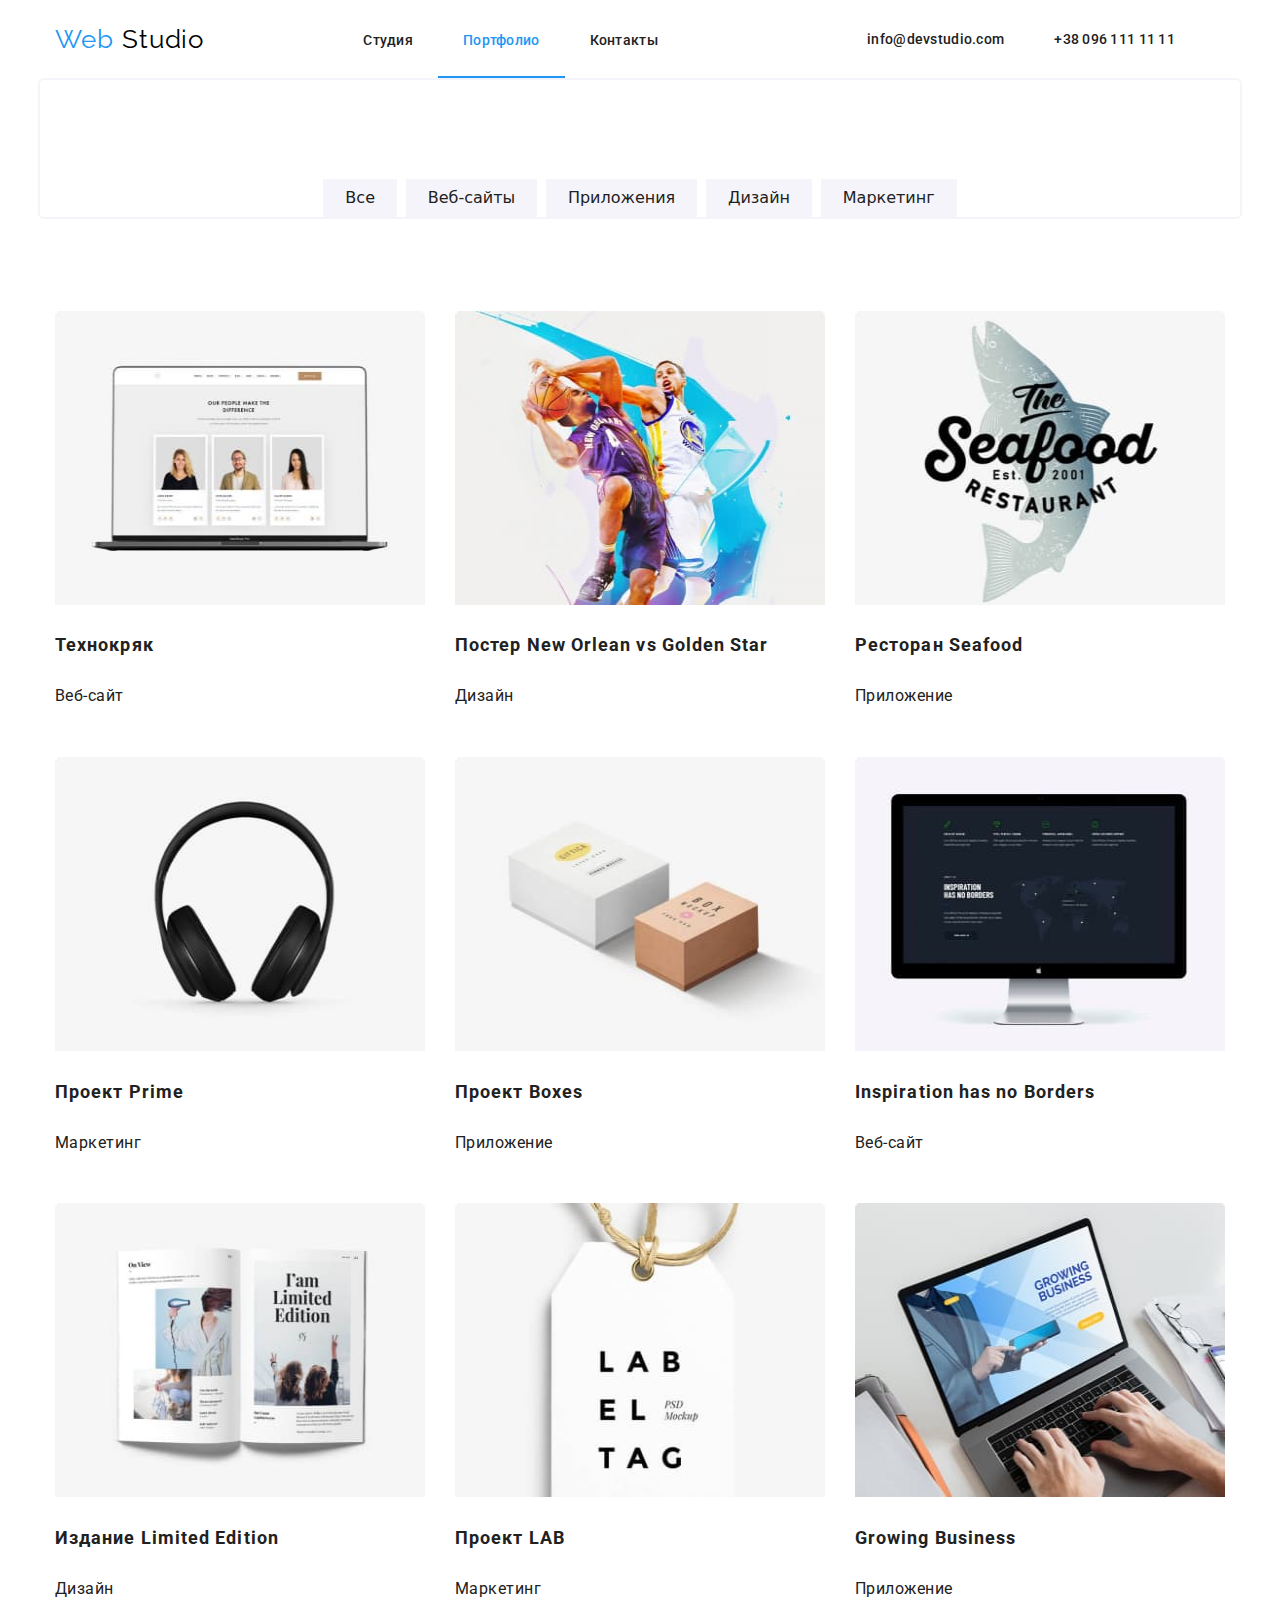
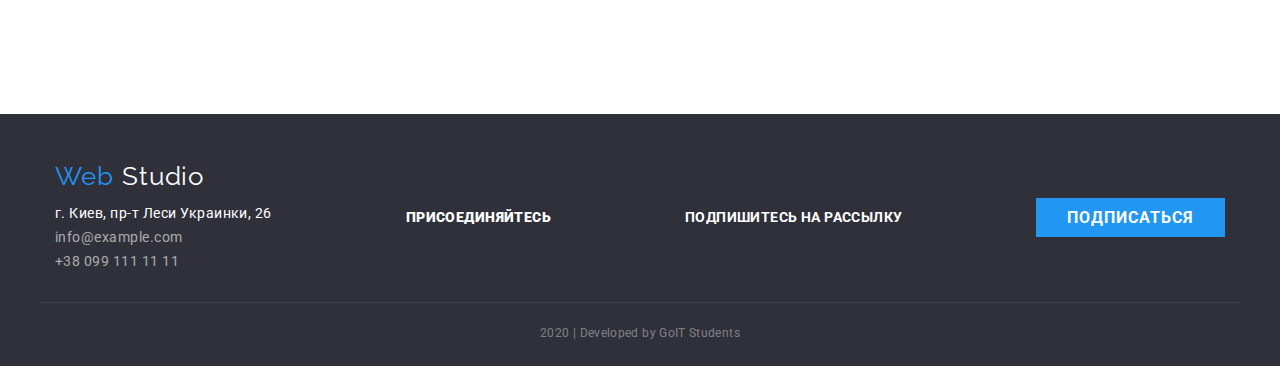
==== commit cfc04ec1: "устраяет замечания метора" ====
--- a/portfolio.html
+++ b/portfolio.html
@@ -35,8 +35,8 @@
        </ul>
  
       <ul class="auth-nav"> 
-        <li class="auth-nav-item">info@devstudio.com</li>
-        <li class="auth-nav-item">+38 096 111 11 11</li>
+        <li class="auth-nav-item"><a href="">info@devstudio.com</a></li>
+        <li class="auth-nav-item"><a href="">+38 096 111 11 11</a></li>
       </ul>
      </nav>
      </div>
--- a/css/styles.css
+++ b/css/styles.css
@@ -133,10 +133,14 @@
     
 
 
- 
+/*  
 .site-nav-item:not(:last-child) {
 padding-right: 50px;
-}
+} */
+.site-nav-item:nth-last-child() {
+    margin-right: 305px;
+    }
+
 .site-nav .link {
      padding: 32px 25px;
 
@@ -182,12 +186,25 @@
 
 .hero {
     
-    padding: 200 px 0px 210px 0px;
+    padding: 200px 0px 210px 0px;
+    margin-left: auto;
+    margin-right: auto;
     text-align: center;
+    max-width: 1600px;
+    height: 600px;
+    background-size: cover;
     
 
   color: var(--primary-text-color);
-  background-color: green;
+
+  background-image: linear-gradient(
+      rgba(47, 48, 58, 0.8), 
+      rgba(47, 48, 58, 0.8)),
+      url(../images/hero.jpg);
+  
+  background-position: center   ;
+
+
   font-family: Roboto, sans-serif;
   font-weight: 700;
   font-size: 44px;
@@ -239,6 +256,7 @@
     font-size: 16px;
     line-height: 1.62em;
     text-align: center;
+    border-width: 0px;
 }
     
 .examples-button:hover {color: var(--primary-text-color);
@@ -496,6 +514,10 @@
 
 }
 .filter-button {
+    width: 1200px;
+    padding: 0 15px;
+    margin: 0 auto;
+
     display: flex;
     text-align: center;
     justify-content: space-around;
@@ -572,13 +594,15 @@
 
 .container-footer{
     display: flex;
-    margin: 0px auto;
-    padding: 0px;
+    
+    
     align-items: center;
     justify-content: space-between;
     
     width: 1200px;
-    padding: 0 15px;
+    padding-left: 15px;
+    padding-right: 15px;
+    padding-bottom: 28px;
     margin: 0 auto;
 }
 
